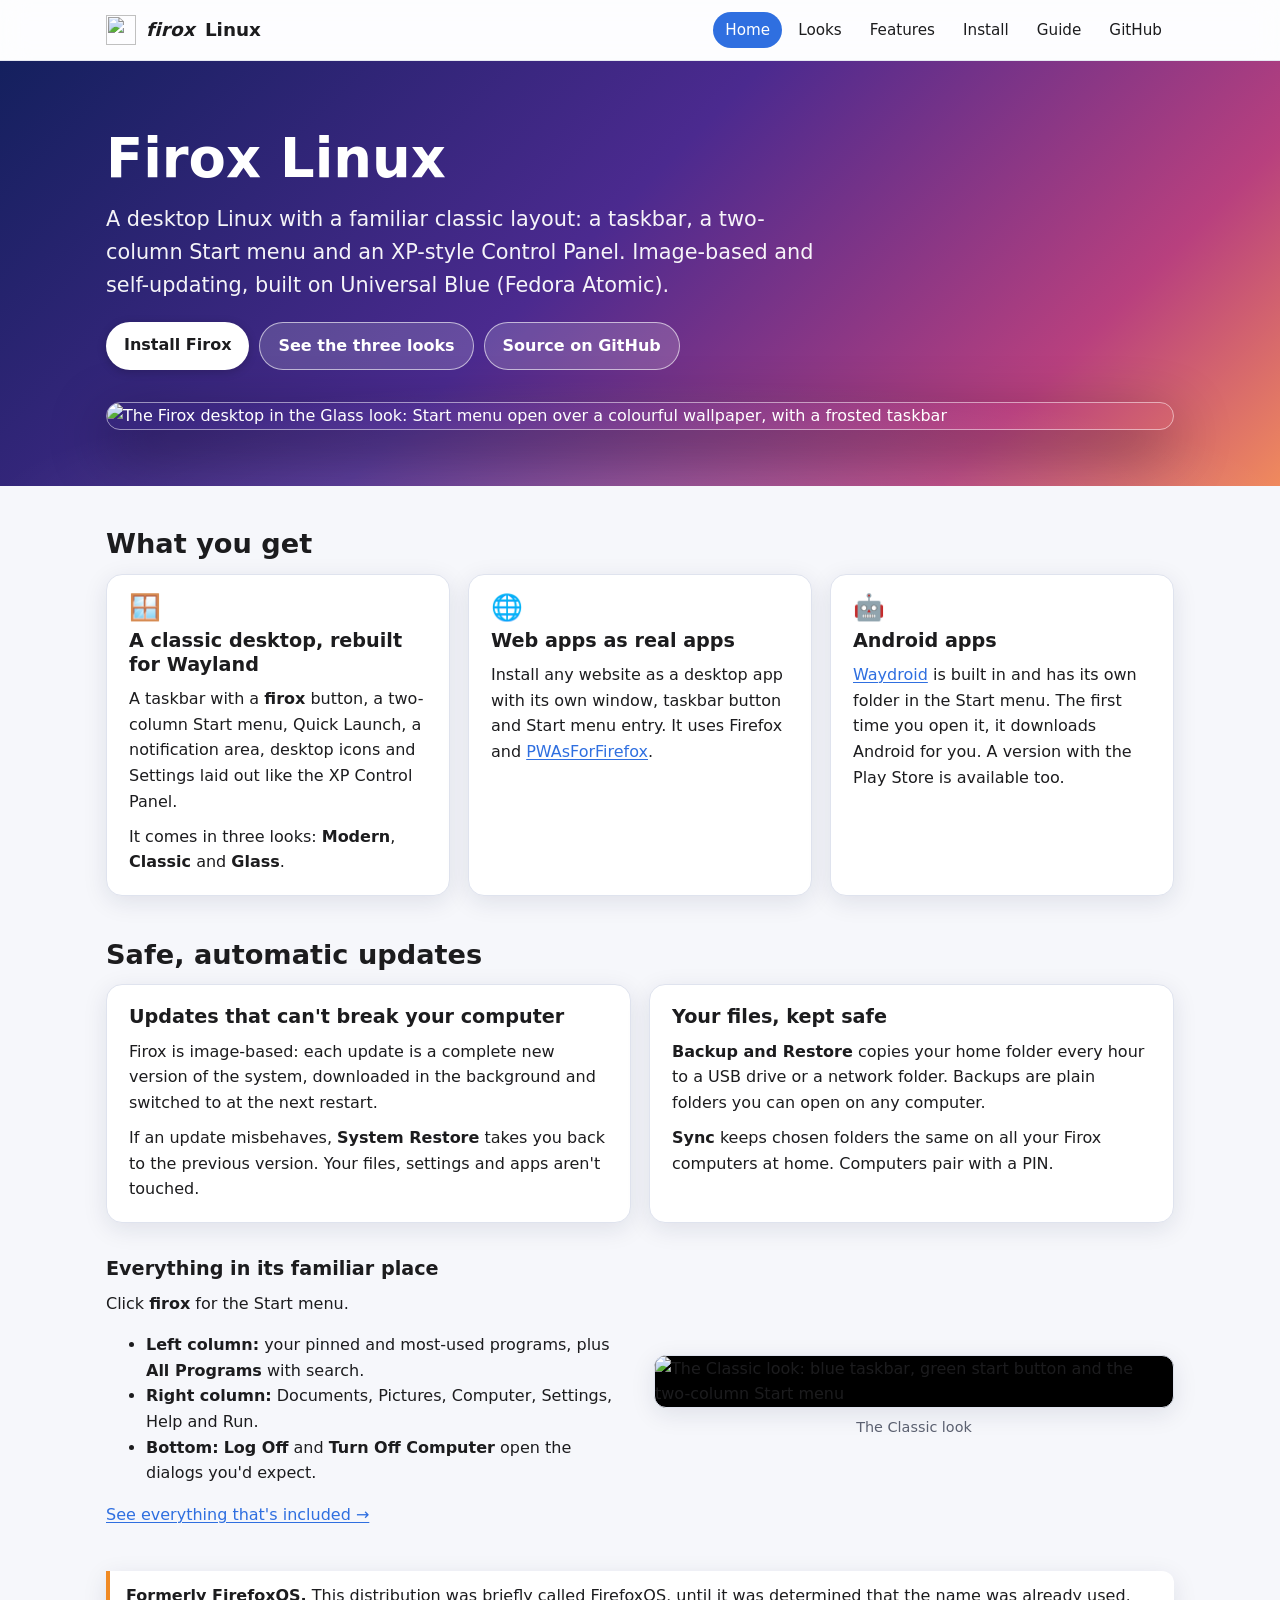
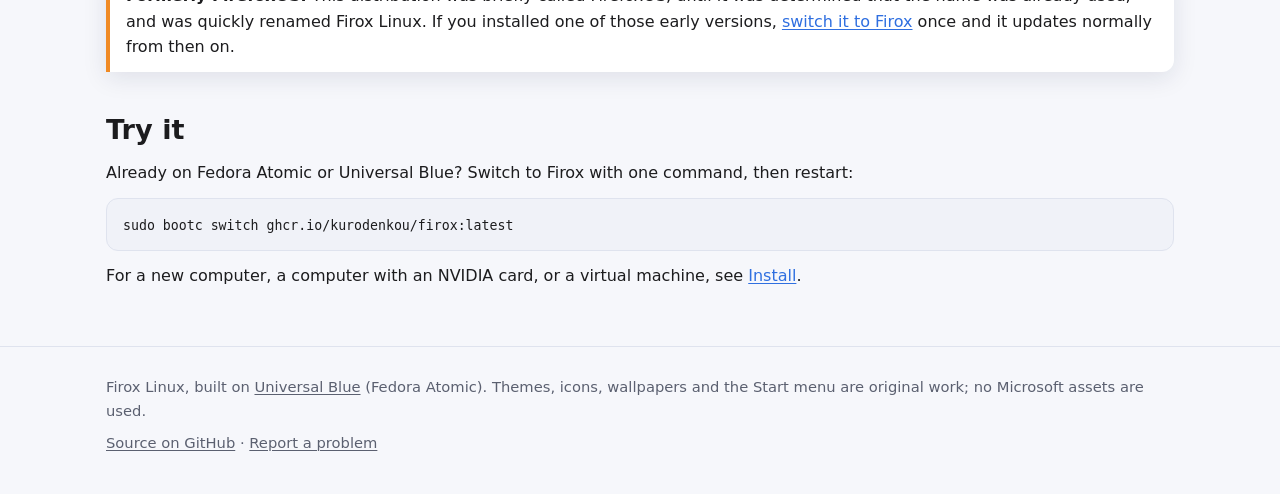
==== docs/index.html @ 570f3bd7 "Docs: explain the FirefoxOS rename The home page note, the Install page's upgrade section and the RE" ====
<!doctype html>
<html lang="en">
<head>
<meta charset="utf-8">
<meta name="viewport" content="width=device-width, initial-scale=1">
<title>Firox Linux</title>
<meta name="description" content="Firox Linux: a familiar classic desktop on an image-based, self-updating Fedora Atomic system, with web apps and Android apps built in.">
<meta property="og:title" content="Firox Linux">
<meta property="og:description" content="Firox Linux: a familiar classic desktop on an image-based, self-updating Fedora Atomic system, with web apps and Android apps built in.">
<meta property="og:image" content="screenshots/glass.png">
<link rel="icon" href="assets/firox-orb.svg" type="image/svg+xml">
<link rel="stylesheet" href="assets/style.css">
</head>
<body>
<header class="site-header">
    <div class="wrap">
        <a class="brand" href="index.html"><img src="assets/firox-orb.svg" alt=""><span>firox</span> Linux</a>
        <nav class="nav" aria-label="Site">
        <a href="index.html" aria-current="page">Home</a>
        <a href="looks.html">Looks</a>
        <a href="features.html">Features</a>
        <a href="install.html">Install</a>
        <a href="guide.html">Guide</a>
        <a href="https://github.com/kurodenkou/firox">GitHub</a>
        </nav>
    </div>
</header>
<section class="hero">
    <div class="wrap">
        <h1>Firox Linux</h1>
        <p class="lead">A desktop Linux with a familiar classic layout: a taskbar, a two-column Start menu and an XP-style Control Panel. Image-based and self-updating, built on Universal Blue (Fedora Atomic).</p>
        <div class="buttons">
            <a class="btn" href="install.html">Install Firox</a>
            <a class="btn ghost" href="looks.html">See the three looks</a>
            <a class="btn ghost" href="https://github.com/kurodenkou/firox">Source on GitHub</a>
        </div>
        <img class="shot" src="screenshots/glass.png" alt="The Firox desktop in the Glass look: Start menu open over a colourful wallpaper, with a frosted taskbar">
    </div>
</section>
<main>
<div class="wrap">

<h2>What you get</h2>
<div class="grid three">
    <div class="card">
        <div class="icon">🪟</div>
        <h3>A classic desktop, rebuilt for Wayland</h3>
        <p>A taskbar with a <b>firox</b> button, a two-column Start menu, Quick Launch, a notification area, desktop icons and Settings laid out like the XP Control Panel.</p>
        <p>It comes in three looks: <b>Modern</b>, <b>Classic</b> and <b>Glass</b>.</p>
    </div>
    <div class="card">
        <div class="icon">🌐</div>
        <h3>Web apps as real apps</h3>
        <p>Install any website as a desktop app with its own window, taskbar button and Start menu entry. It uses Firefox and <a href="https://pwasforfirefox.filips.si/">PWAsForFirefox</a>.</p>
    </div>
    <div class="card">
        <div class="icon">🤖</div>
        <h3>Android apps</h3>
        <p><a href="https://waydro.id/">Waydroid</a> is built in and has its own folder in the Start menu. The first time you open it, it downloads Android for you. A version with the Play Store is available too.</p>
    </div>
</div>

<h2>Safe, automatic updates</h2>
<div class="grid two">
    <div class="card">
        <h3>Updates that can't break your computer</h3>
        <p>Firox is image-based: each update is a complete new version of the system, downloaded in the background and switched to at the next restart.</p>
        <p>If an update misbehaves, <b>System Restore</b> takes you back to the previous version. Your files, settings and apps aren't touched.</p>
    </div>
    <div class="card">
        <h3>Your files, kept safe</h3>
        <p><b>Backup and Restore</b> copies your home folder every hour to a USB drive or a network folder. Backups are plain folders you can open on any computer.</p>
        <p><b>Sync</b> keeps chosen folders the same on all your Firox computers at home. Computers pair with a PIN.</p>
    </div>
</div>

<div class="feature">
    <div class="feature-text">
        <h3>Everything in its familiar place</h3>
        <p>Click <b>firox</b> for the Start menu.</p>
        <ul>
            <li><b>Left column:</b> your pinned and most-used programs, plus <b>All Programs</b> with search.</li>
            <li><b>Right column:</b> Documents, Pictures, Computer, Settings, Help and Run.</li>
            <li><b>Bottom:</b> <b>Log Off</b> and <b>Turn Off Computer</b> open the dialogs you'd expect.</li>
        </ul>
        <p><a href="features.html">See everything that's included →</a></p>
    </div>
    <figure>
    <img src="screenshots/start-menu.png" alt="The Classic look: blue taskbar, green start button and the two-column Start menu" loading="lazy">
    <figcaption>The Classic look</figcaption>
</figure>
</div>

<div class="note"><b>Formerly FirefoxOS.</b> This distribution was briefly called FirefoxOS, until it was determined that the name was already used, and was quickly renamed Firox Linux. If you installed one of those early versions, <a href="install.html#upgrading-from-firefoxos">switch it to Firox</a> once and it updates normally from then on.</div>

<h2>Try it</h2>
<p>Already on Fedora Atomic or Universal Blue? Switch to Firox with one command, then restart:</p>
<div class="code"><pre><code>sudo bootc switch ghcr.io/kurodenkou/firox:latest</code></pre></div>
<p>For a new computer, a computer with an NVIDIA card, or a virtual machine, see <a href="install.html">Install</a>.</p>

</div>
</main>
<footer class="site-footer">
    <div class="wrap">
        <span>Firox Linux, built on <a href="https://universal-blue.org/">Universal Blue</a> (Fedora Atomic). Themes, icons, wallpapers and the Start menu are original work; no Microsoft assets are used.</span>
        <span><a href="https://github.com/kurodenkou/firox">Source on GitHub</a> · <a href="https://github.com/kurodenkou/firox/issues">Report a problem</a></span>
    </div>
</footer>
<script src="assets/site.js"></script>
</body>
</html>
---- docs/assets/style.css ----
/* Firox Linux website (GitHub Pages, served from /docs) */

:root {
    --bg: #f6f7fb;
    --surface: #ffffff;
    --surface-2: #eef1f8;
    --text: #1c1c1e;
    --muted: #5b6070;
    --border: #dfe3ee;
    --accent: #2f6fe0;
    --accent-ink: #ffffff;
    --flame: #f08a24;
    --code-bg: #f0f2f8;
    --shadow: 0 6px 24px rgba(20, 30, 70, 0.10);
    --radius: 16px;
    --hero: linear-gradient(135deg, #14205e 0%, #4b2a8f 45%, #b8407e 80%, #f08a5d 100%);
    color-scheme: light;
}
@media (prefers-color-scheme: dark) {
    :root {
        --bg: #111318;
        --surface: #1a1d24;
        --surface-2: #222631;
        --text: #eceef3;
        --muted: #a3a9b8;
        --border: #2c313d;
        --accent: #6aa1ff;
        --accent-ink: #0b1020;
        --code-bg: #20242e;
        --shadow: 0 6px 24px rgba(0, 0, 0, 0.35);
        color-scheme: dark;
    }
}

* { box-sizing: border-box; }
html { scroll-behavior: smooth; }
body {
    margin: 0;
    background: var(--bg);
    color: var(--text);
    font: 16px/1.6 "Noto Sans", "Segoe UI", system-ui, -apple-system, "DejaVu Sans", sans-serif;
}
img { max-width: 100%; height: auto; display: block; }
a { color: var(--accent); text-decoration-thickness: 1px; text-underline-offset: 2px; }
h1, h2, h3 { line-height: 1.25; }
h2 { font-size: 1.7rem; margin: 2.6rem 0 0.8rem; }
h3 { font-size: 1.2rem; margin: 1.8rem 0 0.5rem; }
p { margin: 0.6rem 0; }
code, pre, kbd { font-family: "Noto Sans Mono", "DejaVu Sans Mono", ui-monospace, Menlo, Consolas, monospace; }
code { background: var(--code-bg); padding: 0.1em 0.35em; border-radius: 6px; font-size: 0.9em; overflow-wrap: anywhere; }
pre code { background: none; padding: 0; overflow-wrap: normal; }
kbd {
    background: var(--surface); border: 1px solid var(--border); border-bottom-width: 2px;
    border-radius: 6px; padding: 0.05em 0.45em; font-size: 0.85em; white-space: nowrap;
}

.wrap { max-width: 1100px; margin: 0 auto; padding: 0 16px; }

/* ---- header: frosted glass, like the Glass look's taskbar ---- */
.site-header {
    position: sticky; top: 0; z-index: 10;
    background: color-mix(in srgb, var(--surface) 72%, transparent);
    backdrop-filter: blur(14px) saturate(1.4);
    -webkit-backdrop-filter: blur(14px) saturate(1.4);
    border-bottom: 1px solid color-mix(in srgb, var(--border) 80%, transparent);
}
.site-header .wrap { display: flex; align-items: center; gap: 16px; min-height: 60px; flex-wrap: wrap; }
.brand { display: flex; align-items: center; gap: 10px; color: var(--text); text-decoration: none; font-weight: 700; font-size: 1.15rem; }
.brand img { width: 30px; height: 30px; }
.brand span { font-style: italic; letter-spacing: 0.2px; }
.nav { display: flex; gap: 4px; flex-wrap: wrap; margin-left: auto; }
.nav a {
    color: var(--text); text-decoration: none; padding: 6px 12px; border-radius: 999px; font-size: 0.95rem;
}
.nav a:hover { background: var(--surface-2); }
.nav a[aria-current="page"] { background: var(--accent); color: var(--accent-ink); }

/* ---- hero ---- */
.hero { background: var(--hero); color: #fff; padding: 64px 0 56px; position: relative; overflow: hidden; }
.hero::after {
    content: ""; position: absolute; inset: auto -10% -40% -10%; height: 70%;
    background: radial-gradient(ellipse at center, rgba(255, 255, 255, 0.18), transparent 60%);
    pointer-events: none;
}
.hero .wrap { position: relative; z-index: 1; }
.hero h1 { font-size: clamp(2.1rem, 5vw, 3.4rem); margin: 0 0 0.4rem; }
.hero .lead { font-size: clamp(1.05rem, 2.2vw, 1.3rem); max-width: 720px; opacity: 0.95; }
.hero .shot { margin-top: 32px; border-radius: 14px; box-shadow: 0 20px 60px rgba(0, 0, 0, 0.45); border: 1px solid rgba(255, 255, 255, 0.5); }
.page-hero { padding: 44px 0 36px; }
.page-hero h1 { font-size: clamp(1.8rem, 4vw, 2.6rem); }

.buttons { display: flex; gap: 10px; flex-wrap: wrap; margin-top: 20px; }
.btn {
    display: inline-block; padding: 10px 18px; border-radius: 999px; text-decoration: none; font-weight: 600;
    background: #fff; color: #1c1c1e; box-shadow: 0 2px 10px rgba(0, 0, 0, 0.2);
}
.btn.ghost { background: rgba(255, 255, 255, 0.16); color: #fff; border: 1px solid rgba(255, 255, 255, 0.6); box-shadow: none; }
.btn:hover { filter: brightness(1.05); }

main { padding-bottom: 48px; }

/* ---- cards and grids ---- */
.grid { display: grid; gap: 18px; }
.grid.two { grid-template-columns: repeat(auto-fit, minmax(300px, 1fr)); }
.grid.three { grid-template-columns: repeat(auto-fit, minmax(260px, 1fr)); }
.card {
    background: var(--surface); border: 1px solid var(--border); border-radius: var(--radius);
    padding: 20px 22px; box-shadow: var(--shadow);
}
.card h3 { margin-top: 0; }
.card .icon { font-size: 1.6rem; line-height: 1; margin-bottom: 8px; }
.card p:last-child { margin-bottom: 0; }
.tech { color: var(--muted); font-size: 0.88rem; }

figure { margin: 18px 0; }
figure img {
    border-radius: 12px; border: 1px solid var(--border); box-shadow: var(--shadow); background: #000;
    cursor: zoom-in;
}
figcaption { color: var(--muted); font-size: 0.9rem; margin-top: 8px; text-align: center; }
.shots { display: grid; gap: 18px; grid-template-columns: repeat(auto-fit, minmax(280px, 1fr)); align-items: start; }

/* feature sections: text beside a screenshot */
.feature { display: grid; gap: 28px; grid-template-columns: 1fr 1fr; align-items: center; margin: 34px 0; }
.feature:nth-of-type(even) .feature-text { order: 2; }
.feature h3 { margin-top: 0; }
@media (max-width: 820px) {
    .feature { grid-template-columns: 1fr; }
    .feature:nth-of-type(even) .feature-text { order: 0; }
}

.toc { display: flex; flex-wrap: wrap; gap: 8px; margin: 8px 0 0; padding: 0; list-style: none; }
.toc a {
    display: inline-block; padding: 5px 12px; border-radius: 999px; background: var(--surface);
    border: 1px solid var(--border); text-decoration: none; color: var(--text); font-size: 0.92rem;
}
.toc a:hover { border-color: var(--accent); }

/* ---- code blocks with a copy button ---- */
.code { position: relative; margin: 12px 0; }
.code pre {
    margin: 0; background: var(--code-bg); border: 1px solid var(--border); border-radius: 12px;
    padding: 14px 76px 14px 16px; overflow-x: auto; font-size: 0.92rem;
}
.code button {
    position: absolute; top: 8px; right: 8px; border: 1px solid var(--border); background: var(--surface);
    color: var(--text); border-radius: 8px; padding: 3px 10px; font-size: 0.8rem; cursor: pointer;
}
.code button:hover { border-color: var(--accent); }

/* ---- tables ---- */
.table-wrap { overflow-x: auto; }
table { border-collapse: collapse; width: 100%; background: var(--surface); border-radius: 12px; overflow: hidden; border: 1px solid var(--border); }
th, td { text-align: left; padding: 10px 14px; border-bottom: 1px solid var(--border); vertical-align: top; }
th { background: var(--surface-2); font-weight: 600; }
tr:last-child td { border-bottom: none; }
td:first-child { white-space: nowrap; }
/* Under the hood: the piece's name heads each row */
tbody th[scope=row] { background: none; white-space: nowrap; }
@media (max-width: 600px) { tbody th[scope=row] { white-space: normal; } }

.note {
    border-left: 4px solid var(--flame); background: var(--surface); padding: 12px 16px; border-radius: 0 12px 12px 0;
    margin: 16px 0; box-shadow: var(--shadow);
}
.keys { display: grid; gap: 8px 22px; grid-template-columns: repeat(auto-fit, minmax(240px, 1fr)); margin: 12px 0; }
.keys div { display: flex; justify-content: space-between; gap: 12px; border-bottom: 1px dashed var(--border); padding: 6px 0; }

/* ---- lightbox ---- */
.lightbox {
    position: fixed; inset: 0; z-index: 100; background: rgba(5, 8, 20, 0.86);
    display: none; align-items: center; justify-content: center; padding: 16px; cursor: zoom-out;
}
.lightbox.open { display: flex; }
.lightbox img { max-height: 92vh; max-width: 96vw; border-radius: 10px; box-shadow: 0 20px 60px rgba(0, 0, 0, 0.6); }

/* ---- footer ---- */
.site-footer { border-top: 1px solid var(--border); padding: 28px 0 40px; color: var(--muted); font-size: 0.92rem; }
.site-footer .wrap { display: flex; flex-wrap: wrap; gap: 8px 24px; justify-content: space-between; }
.site-footer a { color: var(--muted); }

/* phones: let long commands in tables wrap instead of widening the page */
@media (max-width: 600px) {
    td:first-child { white-space: normal; }
    td code { word-break: break-word; }
    th, td { padding: 8px 10px; }
}

.toc { margin-top: 22px; }
/* phones: one scrollable row of menu items under the name */
@media (max-width: 600px) {
    .site-header .wrap { gap: 4px; padding-top: 6px; padding-bottom: 6px; }
    .nav { margin-left: 0; width: 100%; flex-wrap: nowrap; overflow-x: auto; scrollbar-width: none; }
    .nav::-webkit-scrollbar { display: none; }
    .nav a { flex: none; padding: 5px 10px; }
}
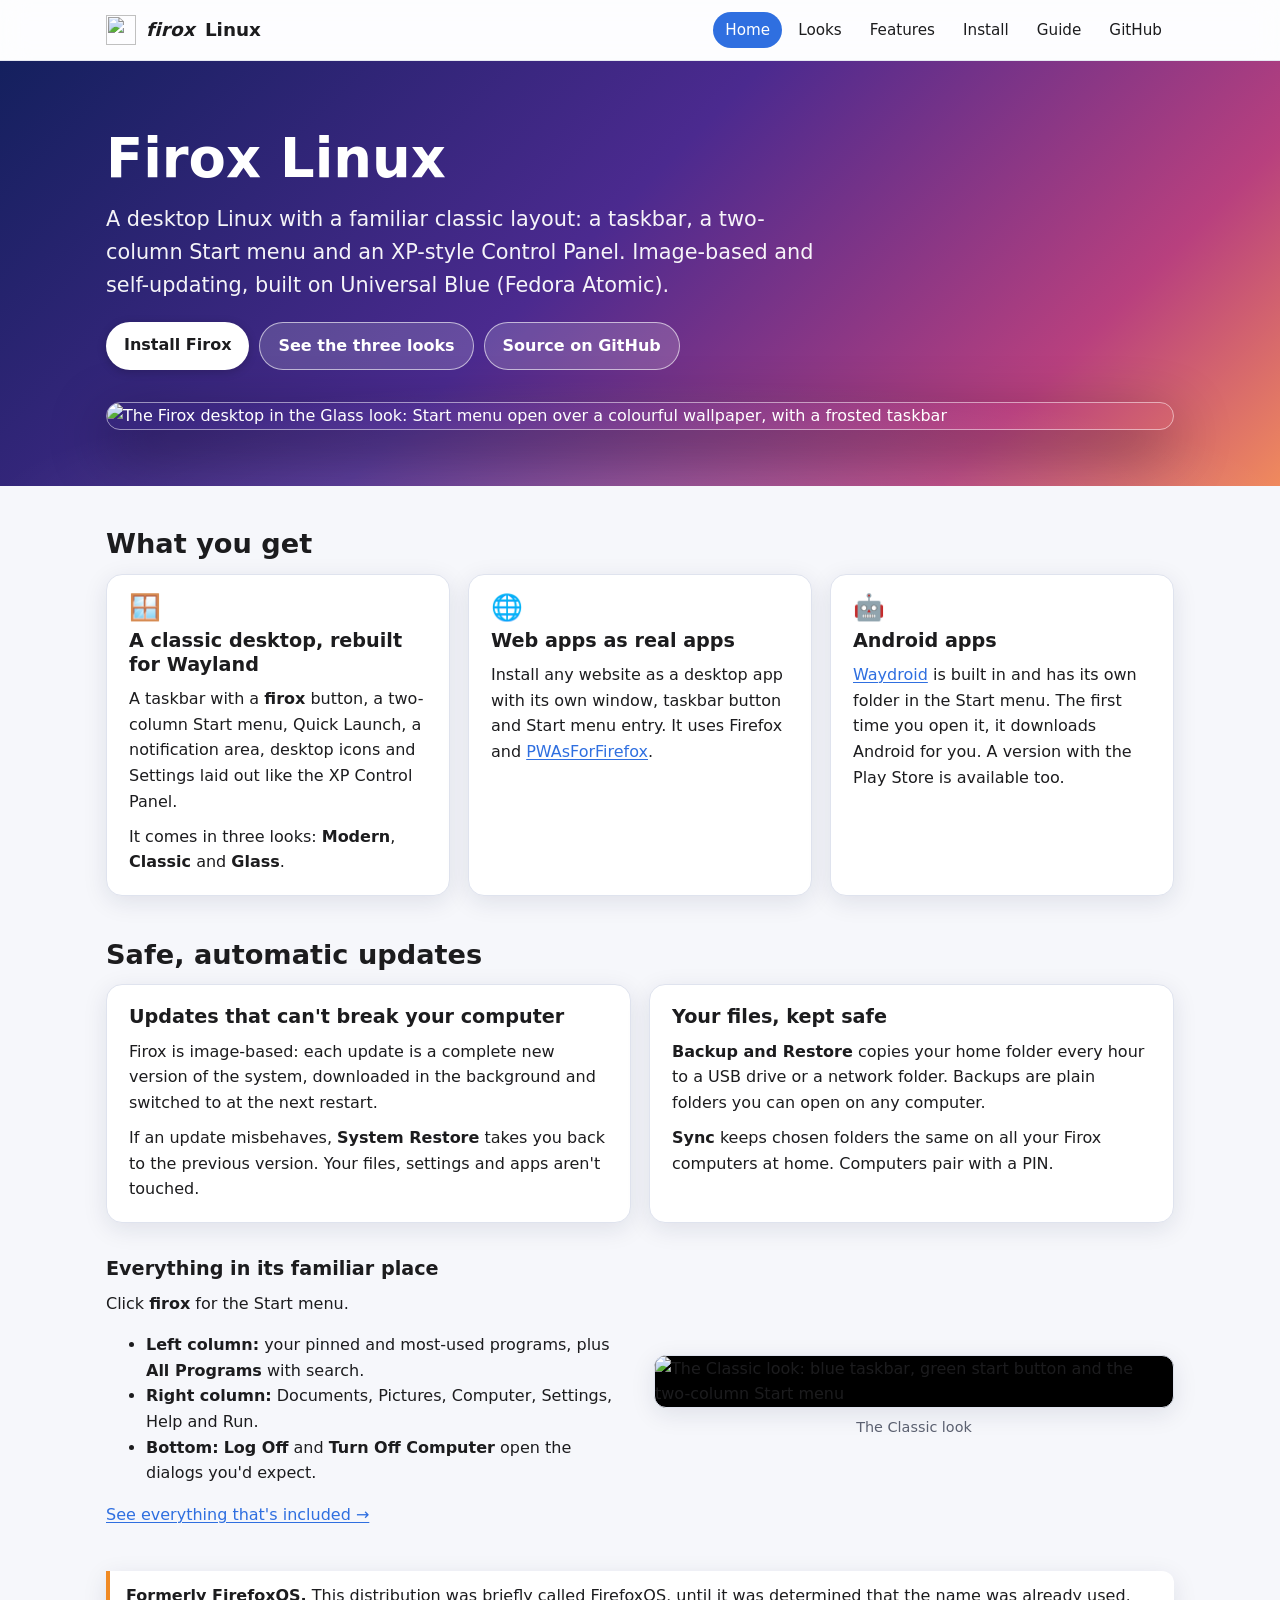
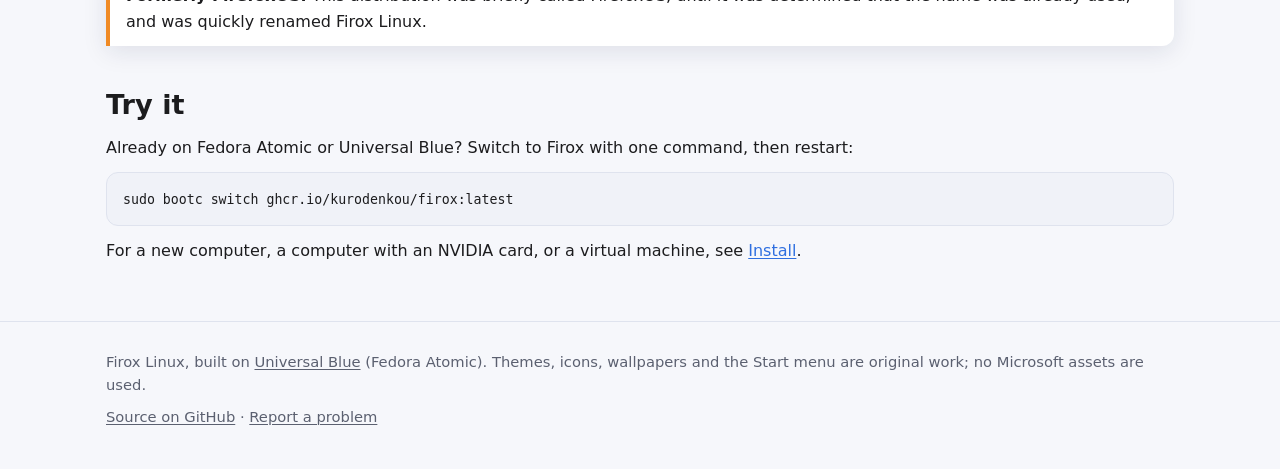
==== commit dfa63e7c: "Remove the FirefoxOS upgrade path There are no FirefoxOS installs left, so the code and docs for mov" ====
--- a/docs/index.html
+++ b/docs/index.html
@@ -91,7 +91,7 @@
 </figure>
 </div>
 
-<div class="note"><b>Formerly FirefoxOS.</b> This distribution was briefly called FirefoxOS, until it was determined that the name was already used, and was quickly renamed Firox Linux. If you installed one of those early versions, <a href="install.html#upgrading-from-firefoxos">switch it to Firox</a> once and it updates normally from then on.</div>
+<div class="note"><b>Formerly FirefoxOS.</b> This distribution was briefly called FirefoxOS, until it was determined that the name was already used, and was quickly renamed Firox Linux.</div>
 
 <h2>Try it</h2>
 <p>Already on Fedora Atomic or Universal Blue? Switch to Firox with one command, then restart:</p>
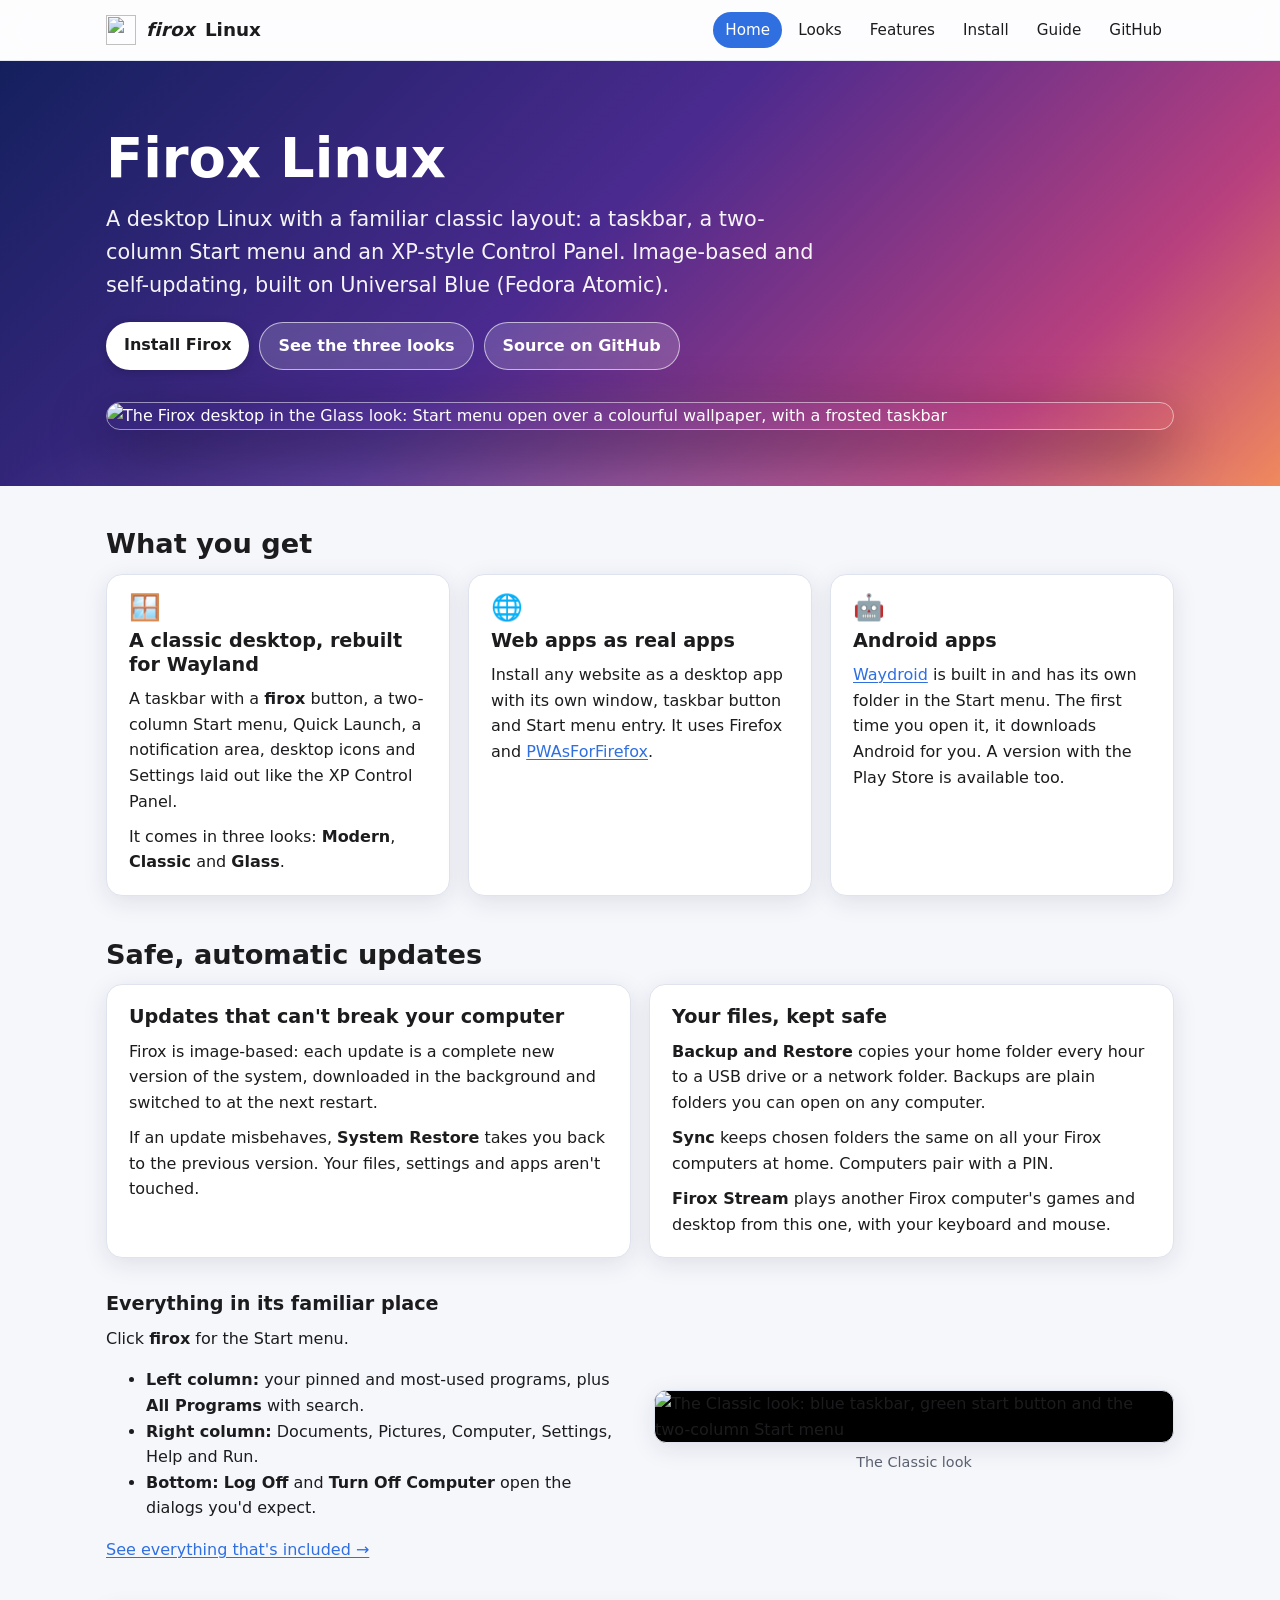
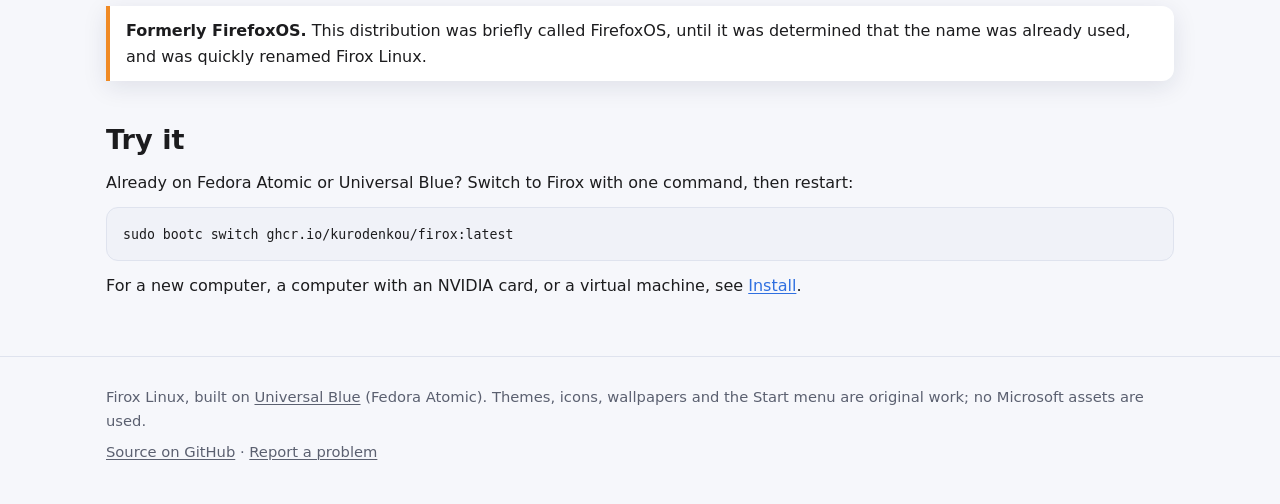
==== commit 349d9810: "Firox Stream replaces Sunshine: GStreamer game and desktop streaming firox-stream streams one Firox " ====
--- a/docs/index.html
+++ b/docs/index.html
@@ -71,6 +71,7 @@
         <h3>Your files, kept safe</h3>
         <p><b>Backup and Restore</b> copies your home folder every hour to a USB drive or a network folder. Backups are plain folders you can open on any computer.</p>
         <p><b>Sync</b> keeps chosen folders the same on all your Firox computers at home. Computers pair with a PIN.</p>
+        <p><b>Firox Stream</b> plays another Firox computer's games and desktop from this one, with your keyboard and mouse.</p>
     </div>
 </div>
 
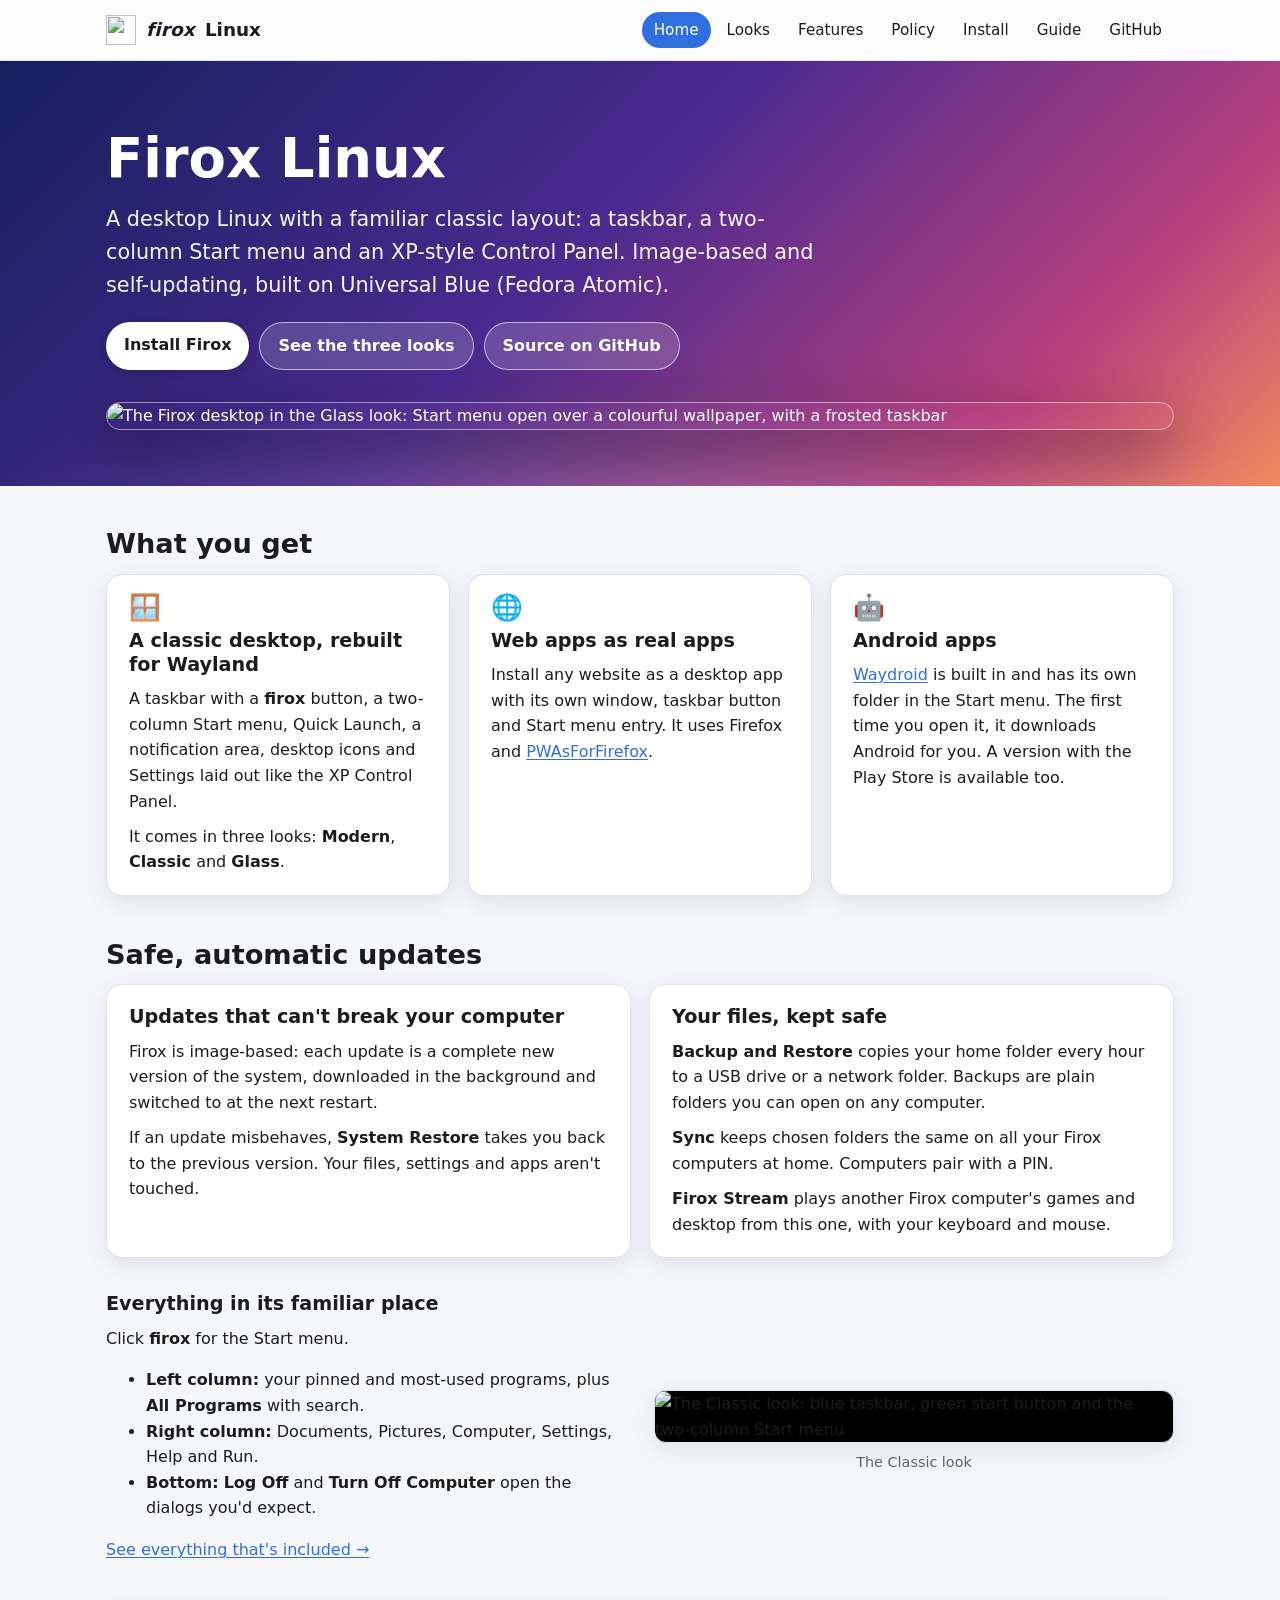
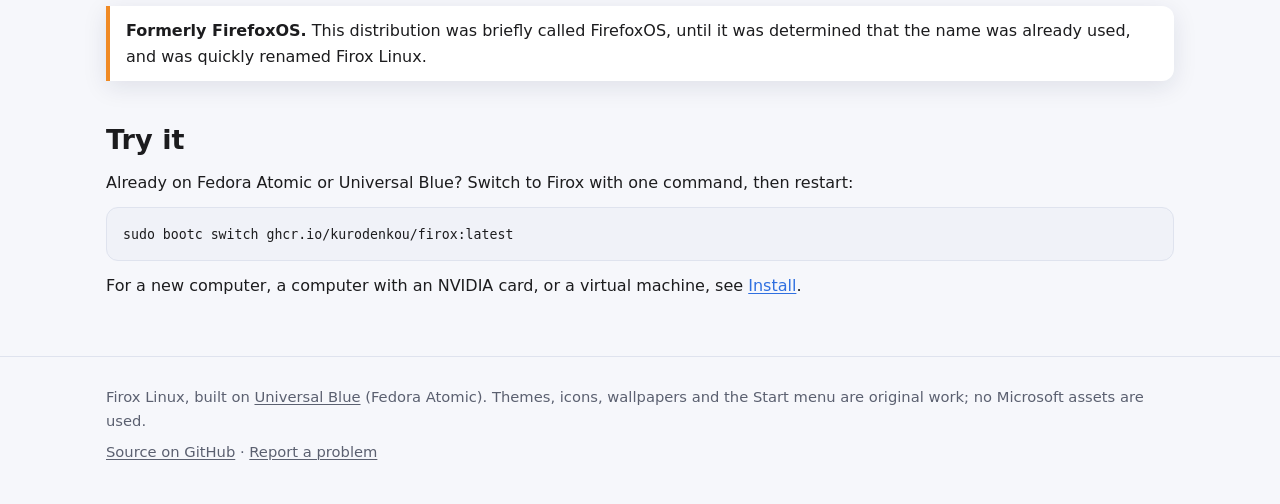
==== commit cb3f51cd: "firox-policy: login banner, Wi-Fi, DNS, printers, Firefox bookmarks; a website page Five more settin" ====
--- a/docs/index.html
+++ b/docs/index.html
@@ -19,6 +19,7 @@
         <a href="index.html" aria-current="page">Home</a>
         <a href="looks.html">Looks</a>
         <a href="features.html">Features</a>
+        <a href="policy.html">Policy</a>
         <a href="install.html">Install</a>
         <a href="guide.html">Guide</a>
         <a href="https://github.com/kurodenkou/firox">GitHub</a>
--- a/docs/assets/style.css
+++ b/docs/assets/style.css
@@ -157,6 +157,7 @@
 td:first-child { white-space: nowrap; }
 /* Under the hood: the piece's name heads each row */
 tbody th[scope=row] { background: none; white-space: nowrap; }
+tbody tr.group th { background: var(--surface-2); font-size: 0.95em; letter-spacing: 0.02em; }
 @media (max-width: 600px) { tbody th[scope=row] { white-space: normal; } }
 
 .note {
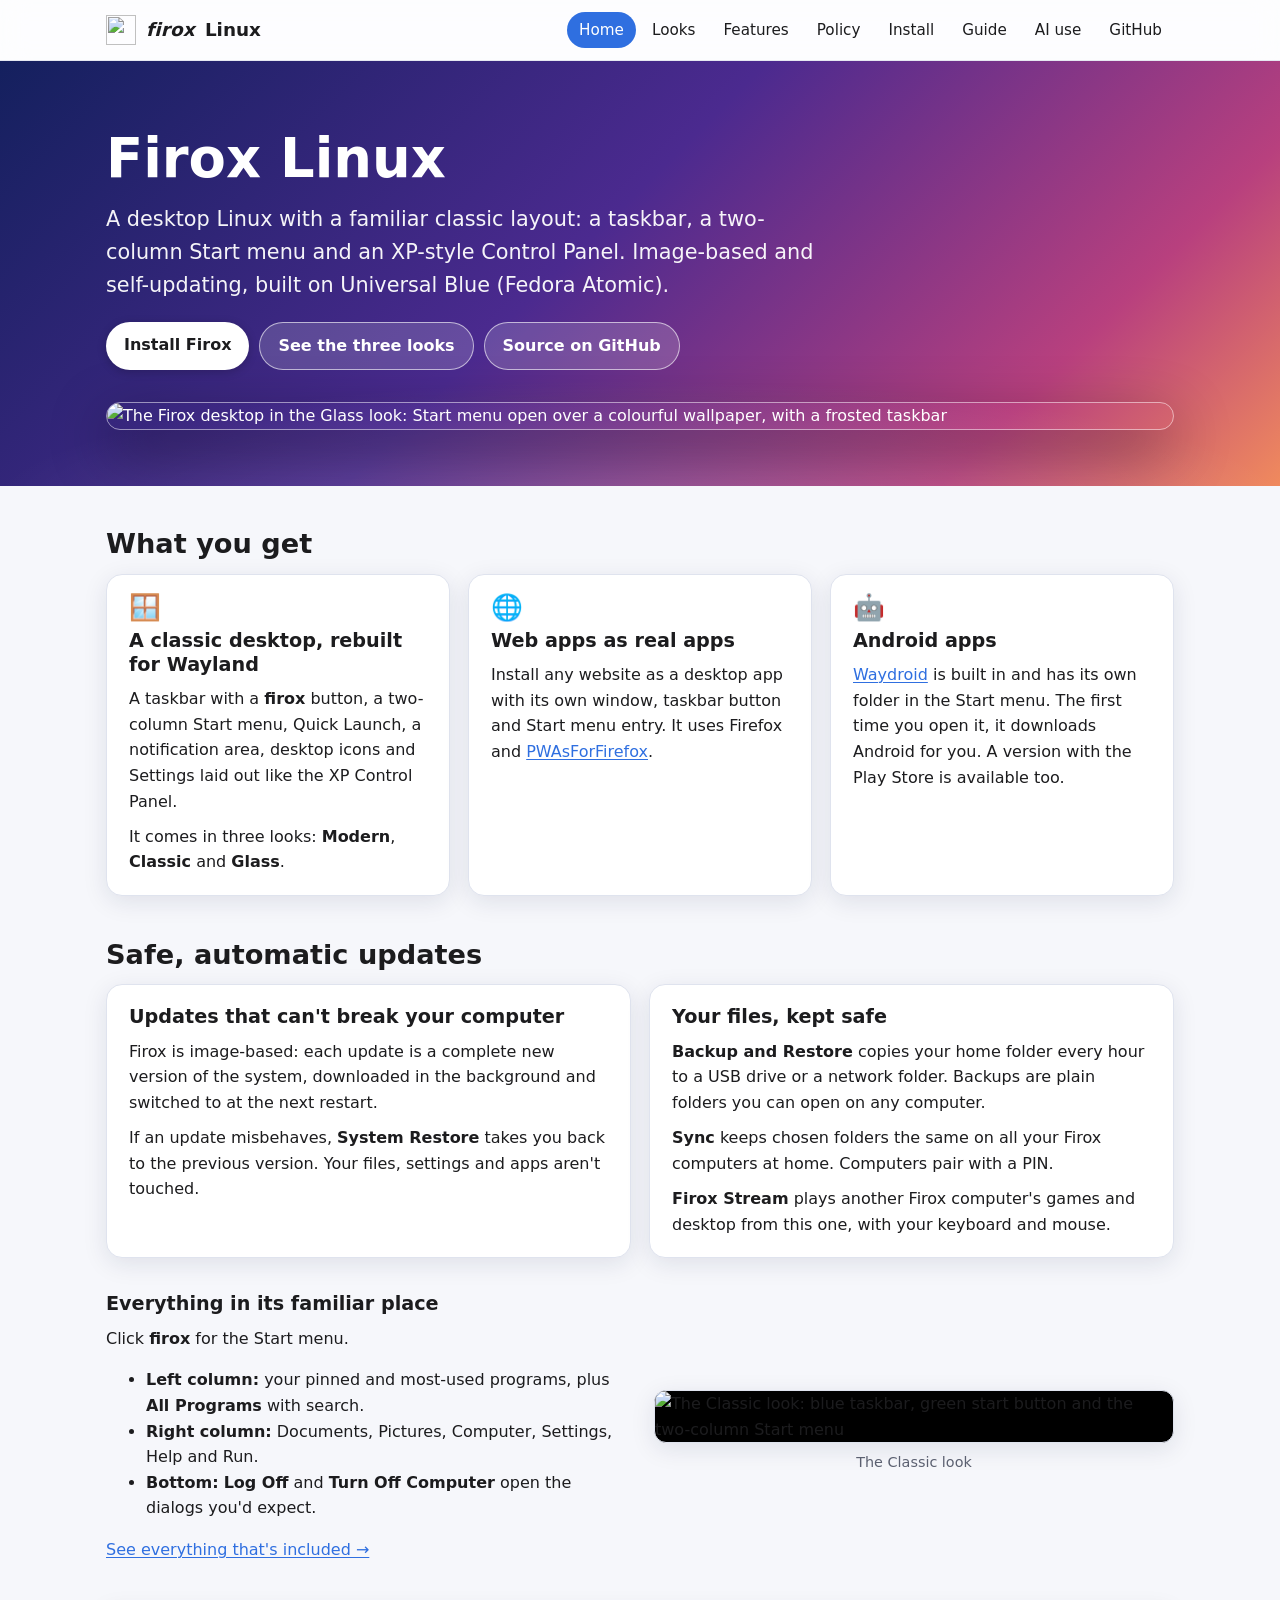
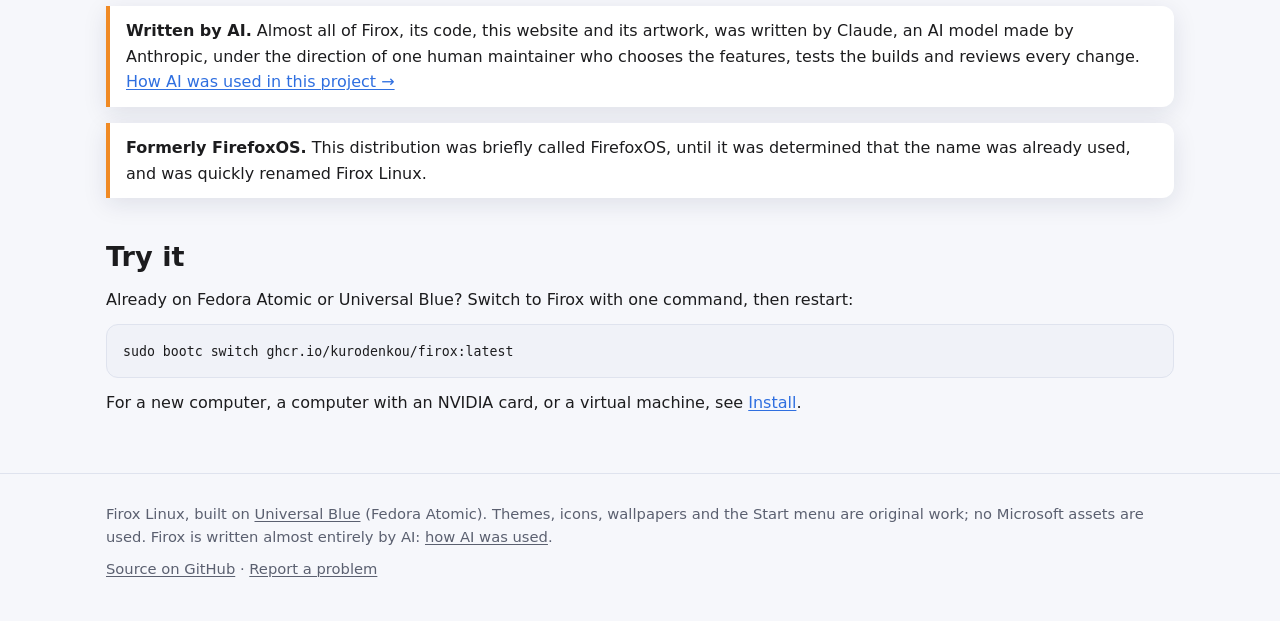
==== commit d57c44a6: "Docs: a "How AI was used in this project" page A new page, docs/ai.html, says plainly that almost al" ====
--- a/docs/index.html
+++ b/docs/index.html
@@ -22,6 +22,7 @@
         <a href="policy.html">Policy</a>
         <a href="install.html">Install</a>
         <a href="guide.html">Guide</a>
+        <a href="ai.html">AI use</a>
         <a href="https://github.com/kurodenkou/firox">GitHub</a>
         </nav>
     </div>
@@ -93,6 +94,8 @@
 </figure>
 </div>
 
+<div class="note"><b>Written by AI.</b> Almost all of Firox, its code, this website and its artwork, was written by Claude, an AI model made by Anthropic, under the direction of one human maintainer who chooses the features, tests the builds and reviews every change. <a href="ai.html">How AI was used in this project →</a></div>
+
 <div class="note"><b>Formerly FirefoxOS.</b> This distribution was briefly called FirefoxOS, until it was determined that the name was already used, and was quickly renamed Firox Linux.</div>
 
 <h2>Try it</h2>
@@ -104,7 +107,7 @@
 </main>
 <footer class="site-footer">
     <div class="wrap">
-        <span>Firox Linux, built on <a href="https://universal-blue.org/">Universal Blue</a> (Fedora Atomic). Themes, icons, wallpapers and the Start menu are original work; no Microsoft assets are used.</span>
+        <span>Firox Linux, built on <a href="https://universal-blue.org/">Universal Blue</a> (Fedora Atomic). Themes, icons, wallpapers and the Start menu are original work; no Microsoft assets are used. Firox is written almost entirely by AI: <a href="ai.html">how AI was used</a>.</span>
         <span><a href="https://github.com/kurodenkou/firox">Source on GitHub</a> · <a href="https://github.com/kurodenkou/firox/issues">Report a problem</a></span>
     </div>
 </footer>
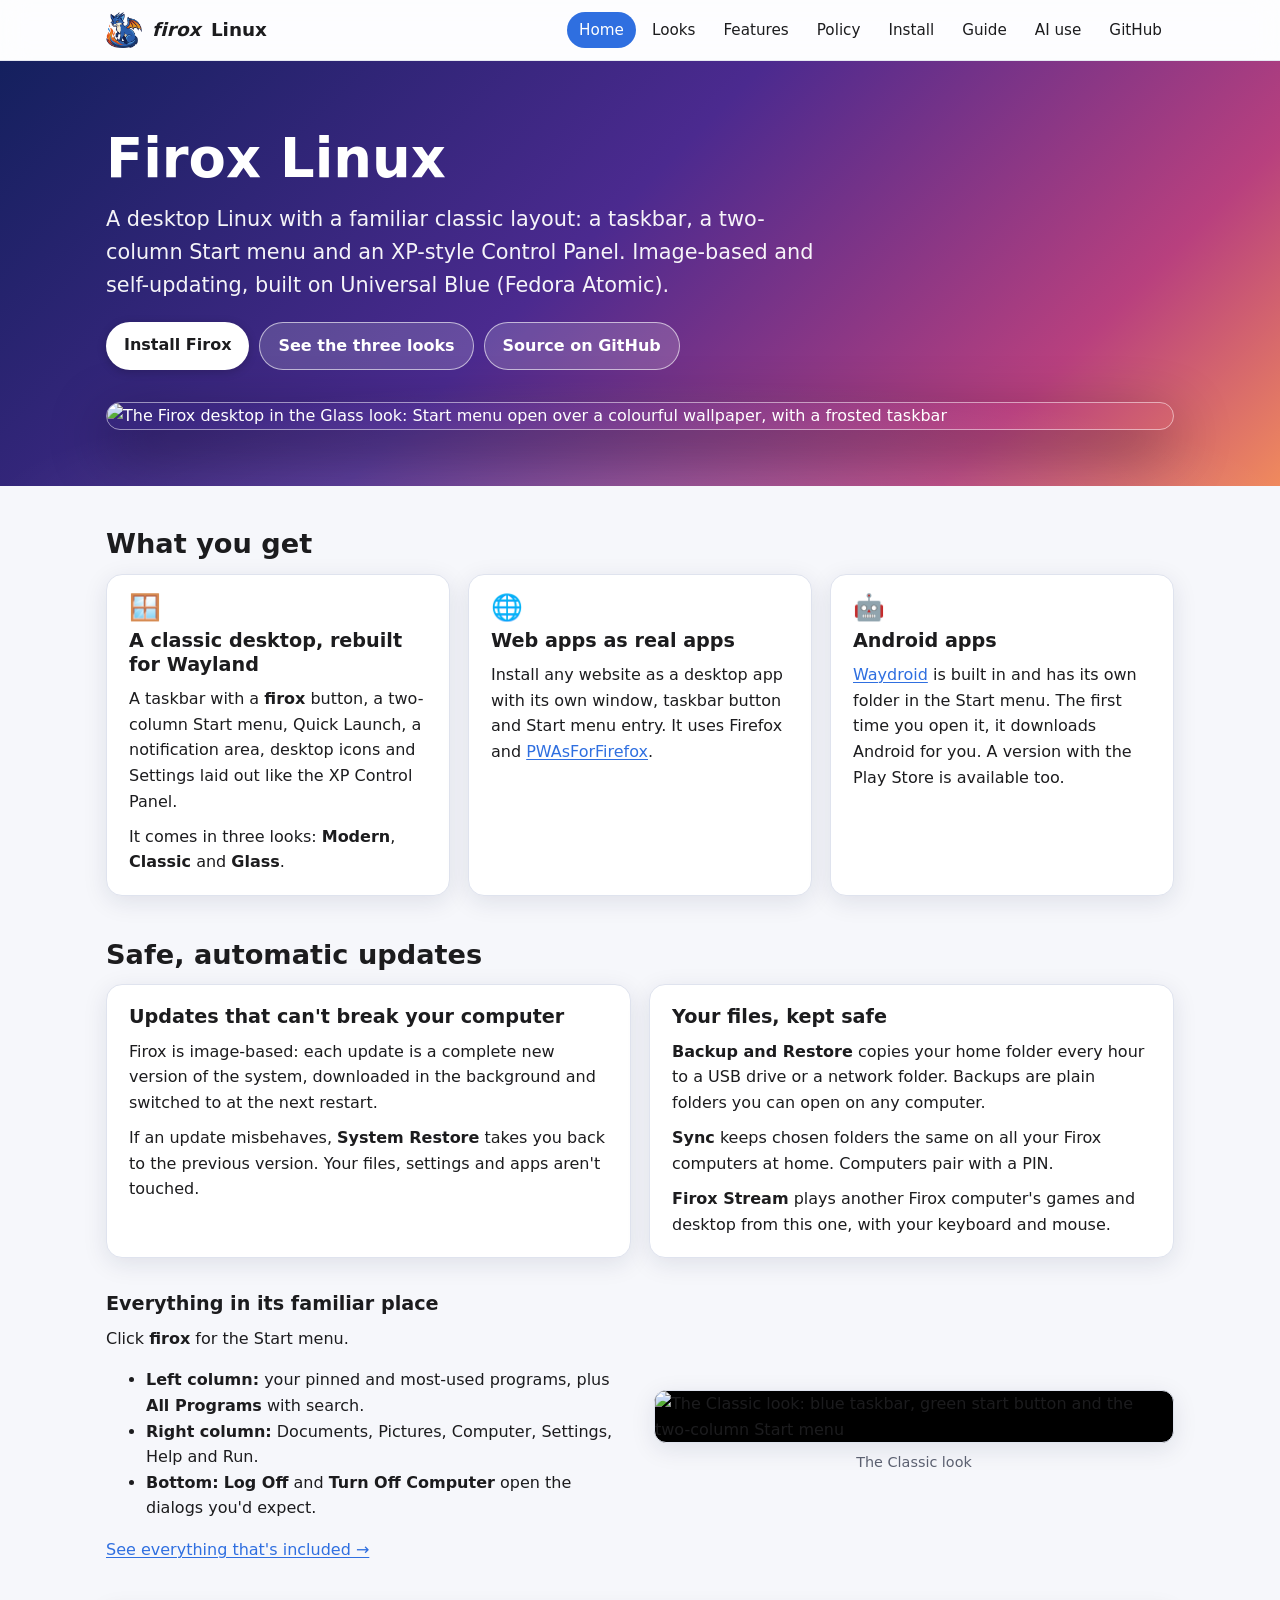
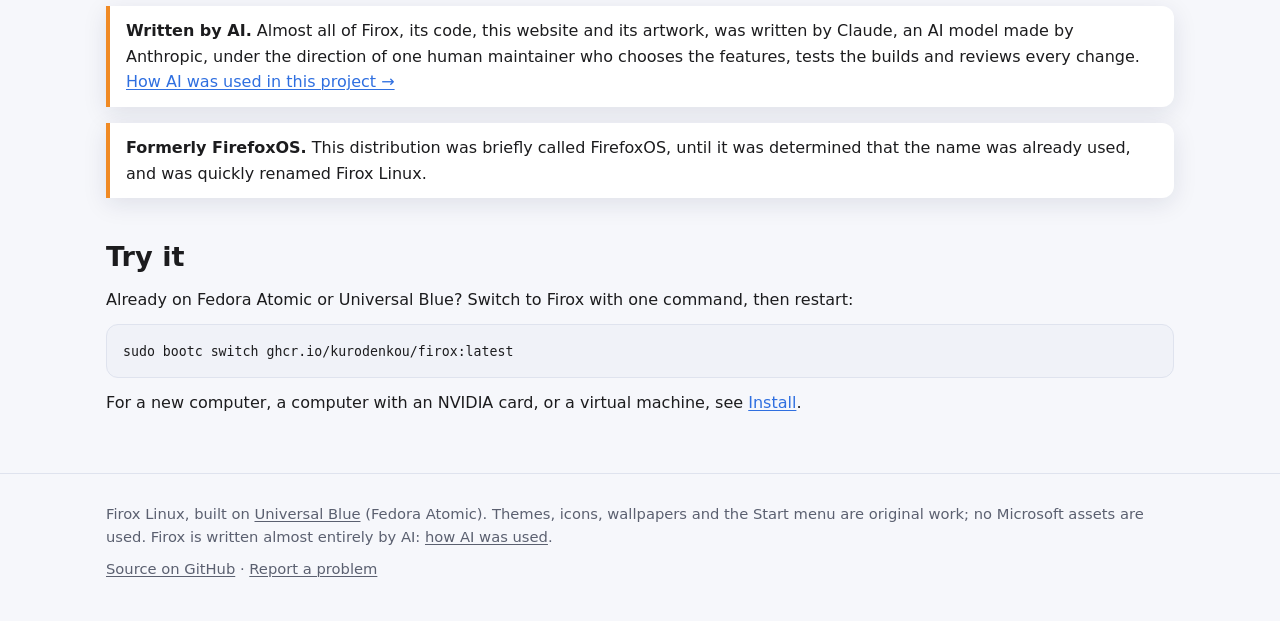
==== commit 99767307: "Website: the mascot instead of the orb logo - Every page's header and browser-tab icon use firox-mas" ====
--- a/docs/index.html
+++ b/docs/index.html
@@ -8,13 +8,14 @@
 <meta property="og:title" content="Firox Linux">
 <meta property="og:description" content="Firox Linux: a familiar classic desktop on an image-based, self-updating Fedora Atomic system, with web apps and Android apps built in.">
 <meta property="og:image" content="screenshots/glass.png">
-<link rel="icon" href="assets/firox-orb.svg" type="image/svg+xml">
+<link rel="icon" href="assets/firox-mascot-icon.png" type="image/png">
+<link rel="apple-touch-icon" href="assets/firox-mascot-icon.png">
 <link rel="stylesheet" href="assets/style.css">
 </head>
 <body>
 <header class="site-header">
     <div class="wrap">
-        <a class="brand" href="index.html"><img src="assets/firox-orb.svg" alt=""><span>firox</span> Linux</a>
+        <a class="brand" href="index.html"><img src="assets/firox-mascot-icon.png" alt=""><span>firox</span> Linux</a>
         <nav class="nav" aria-label="Site">
         <a href="index.html" aria-current="page">Home</a>
         <a href="looks.html">Looks</a>
--- a/docs/assets/style.css
+++ b/docs/assets/style.css
@@ -66,7 +66,7 @@
 }
 .site-header .wrap { display: flex; align-items: center; gap: 16px; min-height: 60px; flex-wrap: wrap; }
 .brand { display: flex; align-items: center; gap: 10px; color: var(--text); text-decoration: none; font-weight: 700; font-size: 1.15rem; }
-.brand img { width: 30px; height: 30px; }
+.brand img { width: 36px; height: 36px; }
 .brand span { font-style: italic; letter-spacing: 0.2px; }
 .nav { display: flex; gap: 4px; flex-wrap: wrap; margin-left: auto; }
 .nav a {
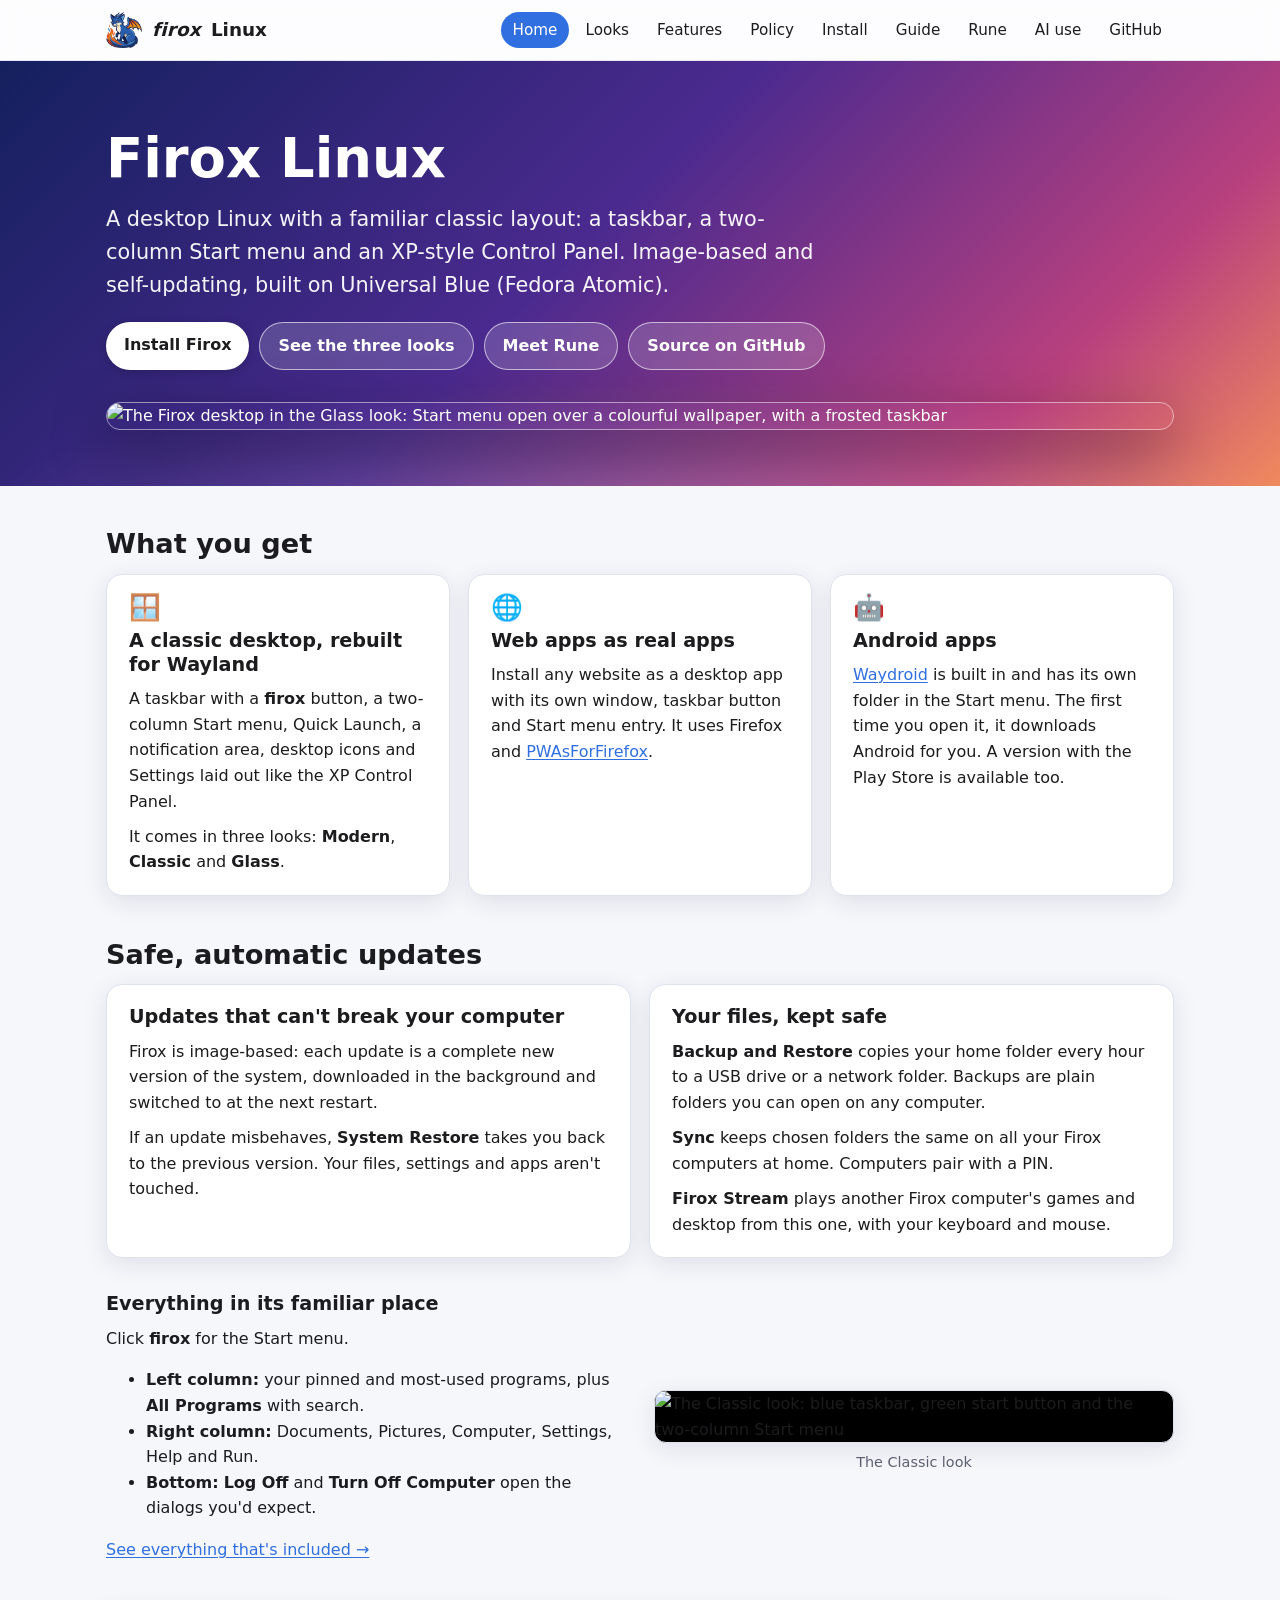
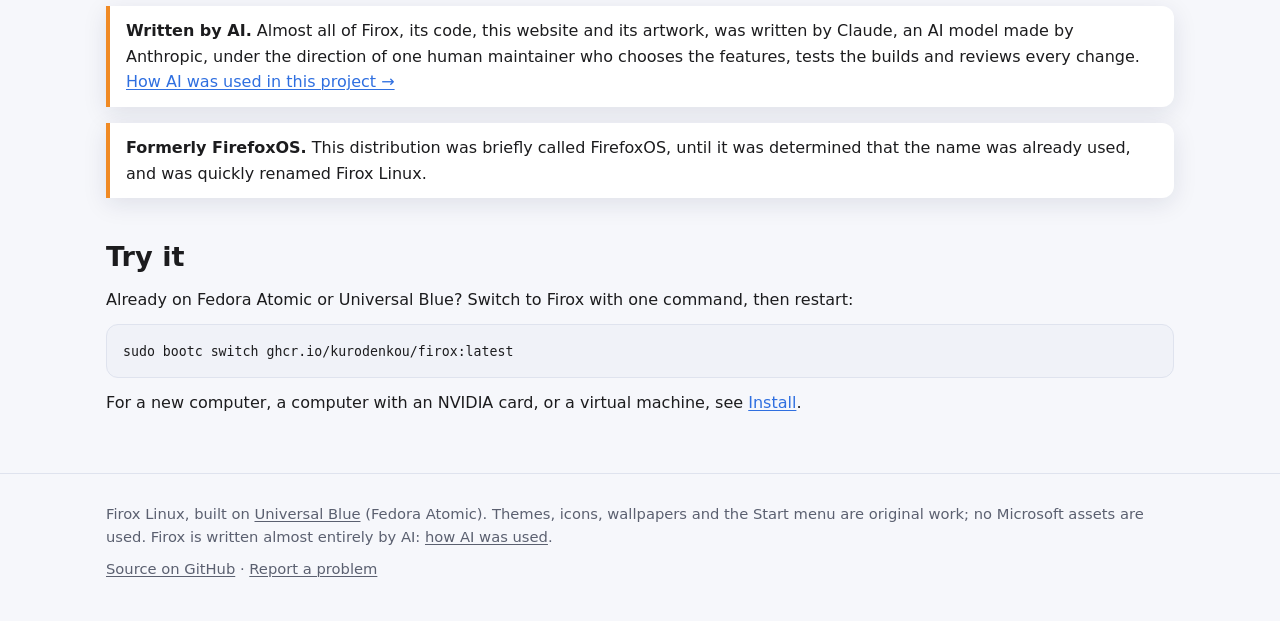
==== commit d0039bcb: "Rune: the mascot's name, everywhere, and a page with his story - docs/rune.html, "Meet Rune":   - hi" ====
--- a/docs/index.html
+++ b/docs/index.html
@@ -23,6 +23,7 @@
         <a href="policy.html">Policy</a>
         <a href="install.html">Install</a>
         <a href="guide.html">Guide</a>
+        <a href="rune.html">Rune</a>
         <a href="ai.html">AI use</a>
         <a href="https://github.com/kurodenkou/firox">GitHub</a>
         </nav>
@@ -35,6 +36,7 @@
         <div class="buttons">
             <a class="btn" href="install.html">Install Firox</a>
             <a class="btn ghost" href="looks.html">See the three looks</a>
+            <a class="btn ghost" href="rune.html">Meet Rune</a>
             <a class="btn ghost" href="https://github.com/kurodenkou/firox">Source on GitHub</a>
         </div>
         <img class="shot" src="screenshots/glass.png" alt="The Firox desktop in the Glass look: Start menu open over a colourful wallpaper, with a frosted taskbar">
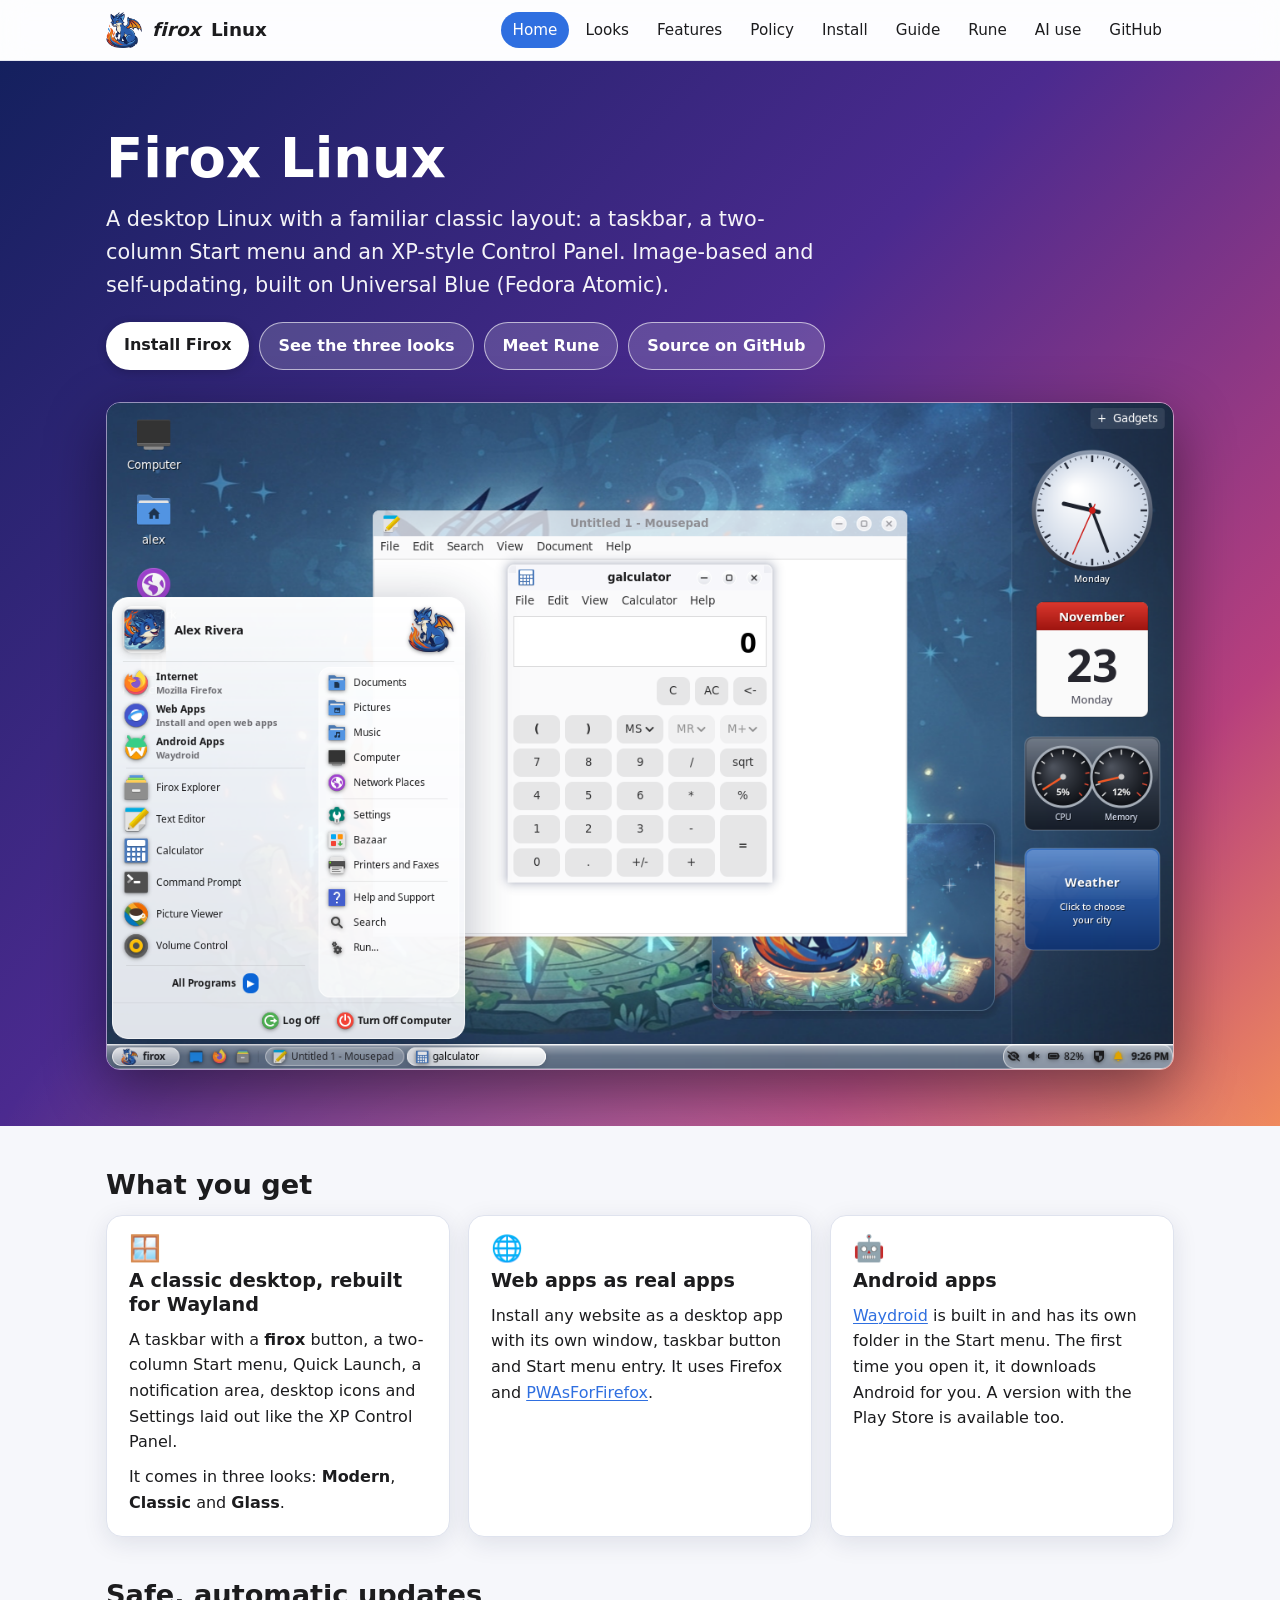
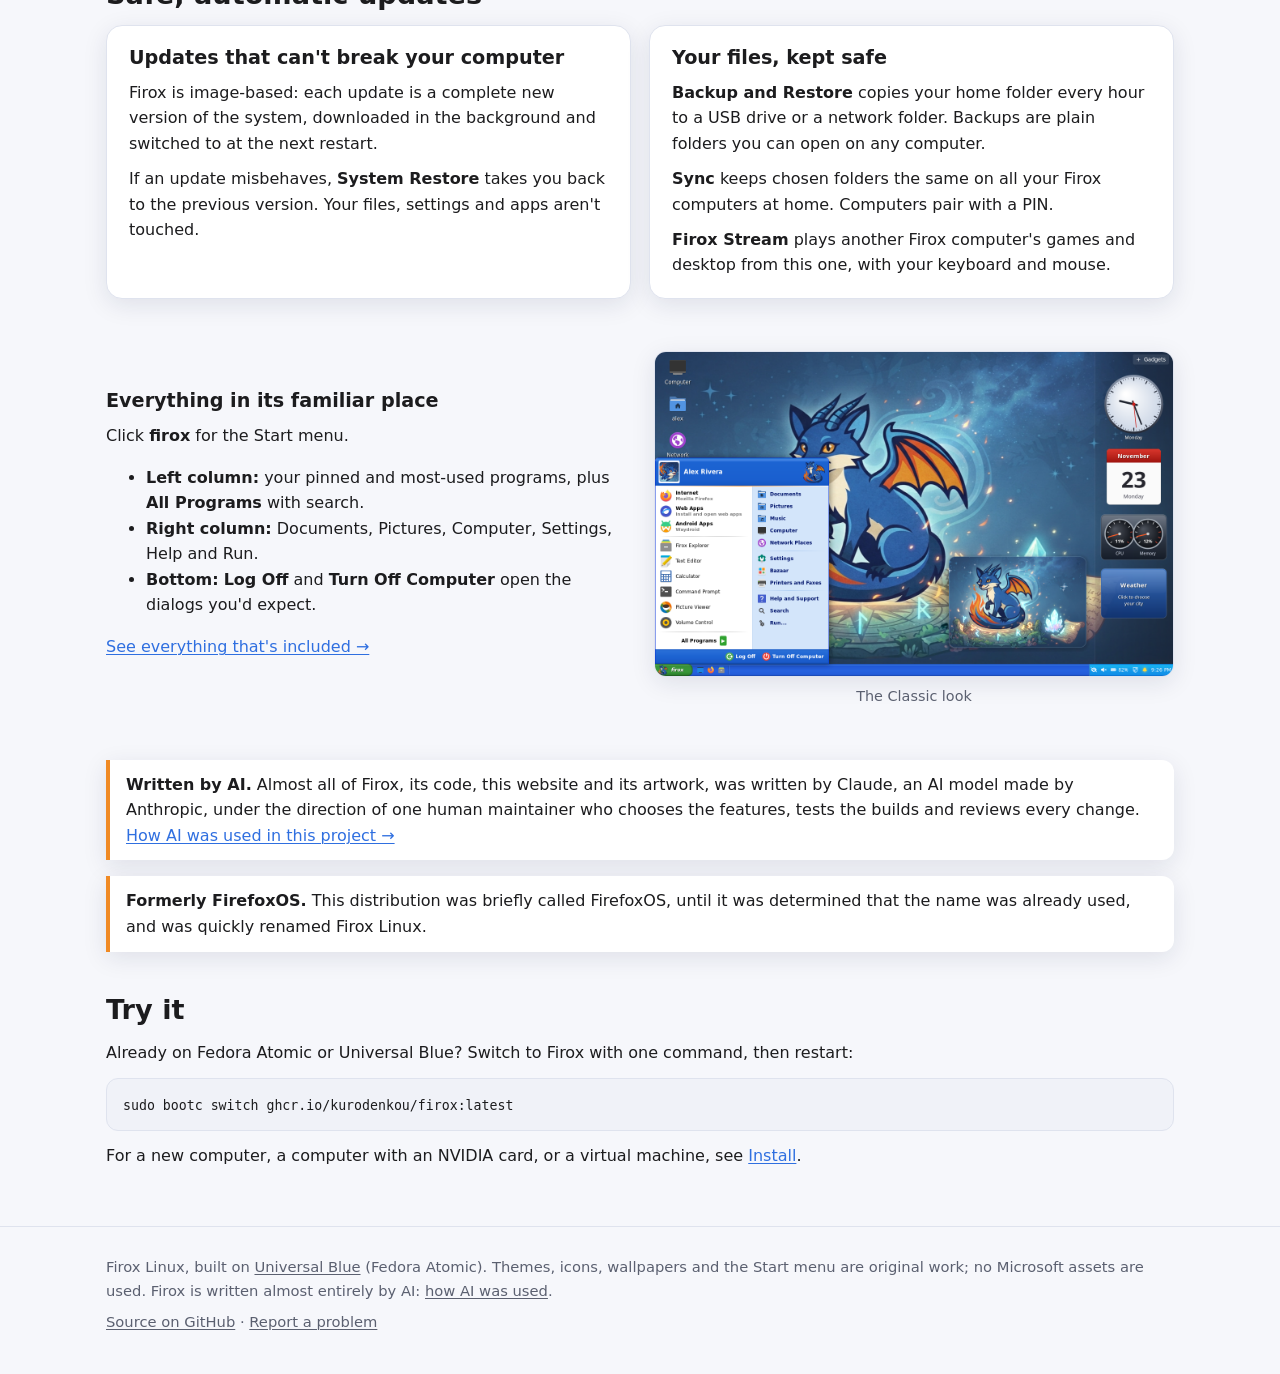
==== commit c30f5ca1: "Docs: new screenshots with Rune, his wallpaper and today's taskbar Retaken in a real Firox session (" ====
--- a/docs/index.html
+++ b/docs/index.html
@@ -39,7 +39,7 @@
             <a class="btn ghost" href="rune.html">Meet Rune</a>
             <a class="btn ghost" href="https://github.com/kurodenkou/firox">Source on GitHub</a>
         </div>
-        <img class="shot" src="screenshots/glass.png" alt="The Firox desktop in the Glass look: Start menu open over a colourful wallpaper, with a frosted taskbar">
+        <img class="shot" src="screenshots/glass.png" alt="The Firox desktop in the Glass look: Start menu open over Rune in his glade, with a frosted taskbar">
     </div>
 </section>
 <main>
